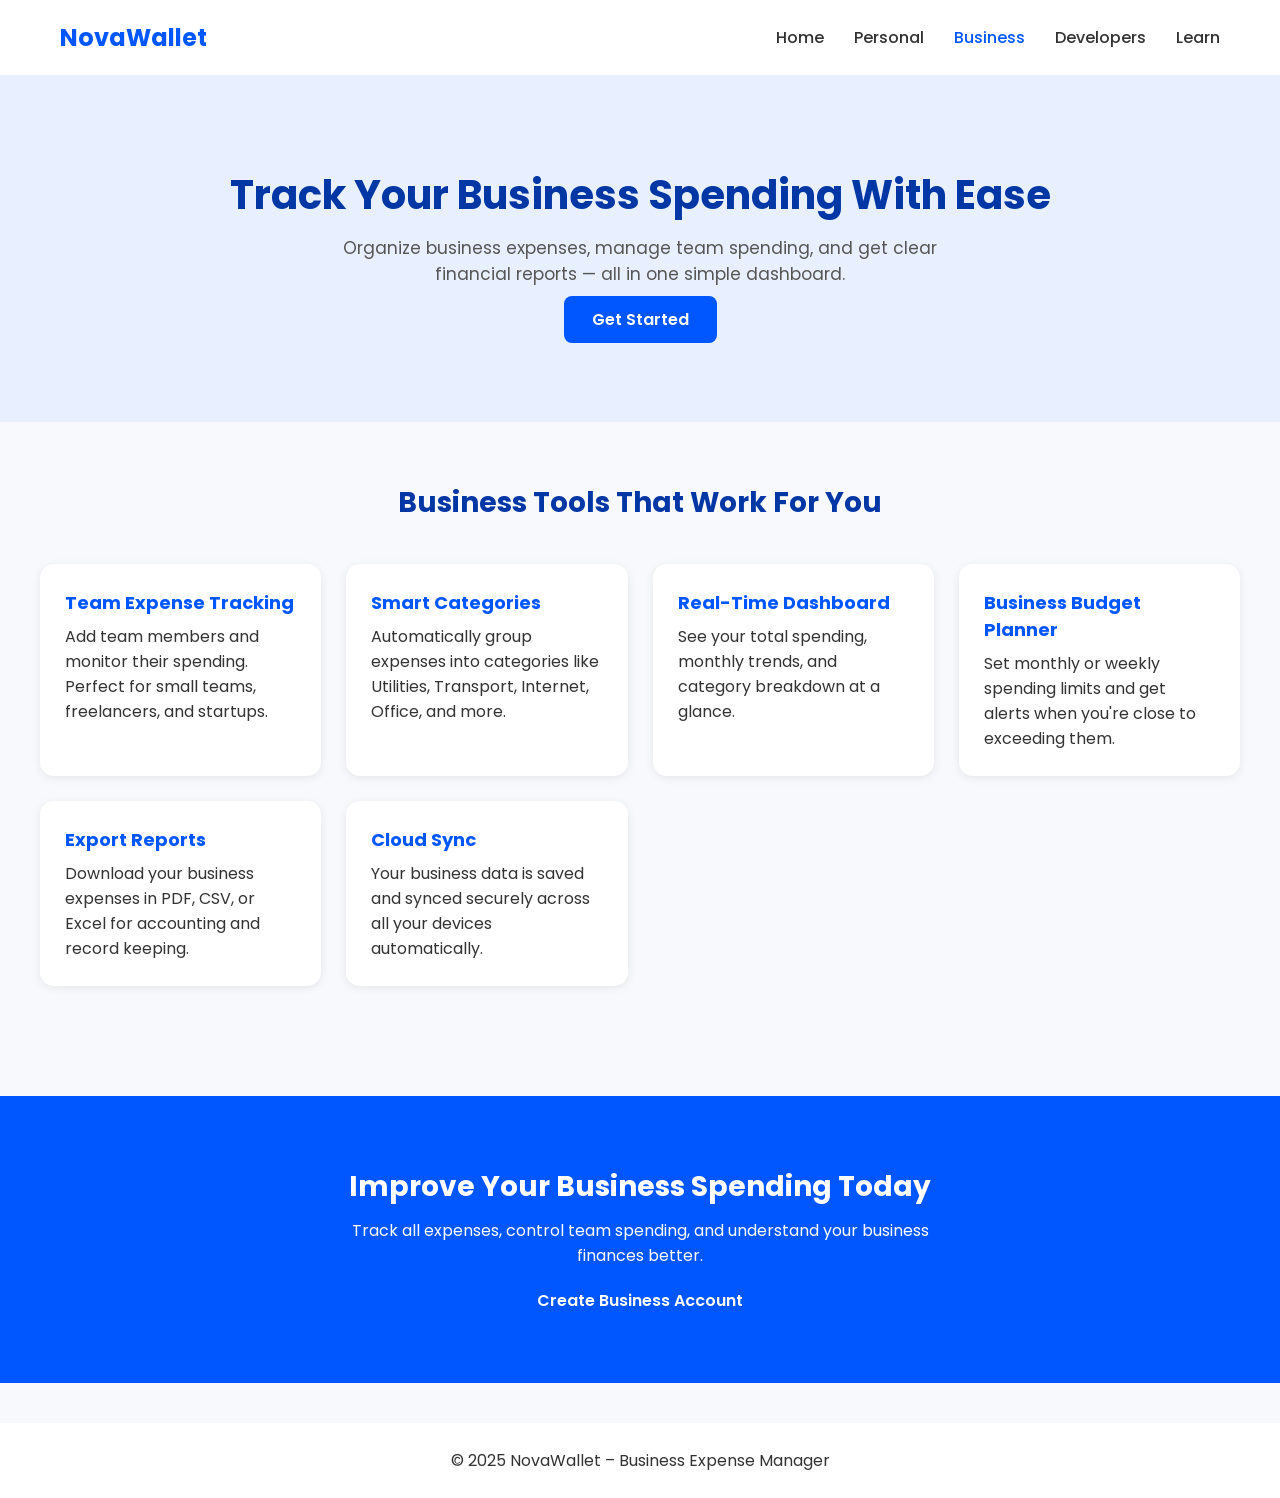
==== otherpages.html/business.html @ 77eab11d "files updated" ====
<!DOCTYPE html>
<html lang="en">
<head>
  <meta charset="UTF-8">
  <meta name="viewport" content="width=device-width, initial-scale=1.0">
  <title>Business – NovaWallet</title>
  <link rel="stylesheet" href="../otherpages.css/business.css">
  <link href="https://fonts.googleapis.com/css2?family=Poppins:wght@300;400;600;700&display=swap" rel="stylesheet">
</head>
<body>

  <!-- NAVBAR -->
  <nav class="navbar">
    <h2 class="logo">NovaWallet</h2>
    <div class="hamburger" onclick="toggleMenu()">
      <span></span>
      <span></span>
      <span></span>
  </div>

    <ul id="nav-links" class="nav-links">
      <li><a href="./home.html">Home</a></li>
      <li><a href="./firstpersonal.html">Personal</a></li>
      <li><a class="active" href="./business.html">Business</a></li>
      <li><a href="./developer.html">Developers</a></li>
      <li><a href="./learn.html">Learn</a></li>
    </ul>
  </nav>

  <!-- HERO -->
  <section class="hero">
    <h1>Track Your Business Spending With Ease</h1>
    <p>Organize business expenses, manage team spending, and get clear financial reports — all in one simple dashboard.</p>
    <a href="#" class="btn">Get Started</a>
  </section>

  <!-- FEATURES -->
  <section class="features">
    <h2>Business Tools That Work For You</h2>

    <div class="grid">

      <div class="feature-card">
        <h3>Team Expense Tracking</h3>
        <p>Add team members and monitor their spending. Perfect for small teams, freelancers, and startups.</p>
      </div>

      <div class="feature-card">
        <h3>Smart Categories</h3>
        <p>Automatically group expenses into categories like Utilities, Transport, Internet, Office, and more.</p>
      </div>

      <div class="feature-card">
        <h3>Real-Time Dashboard</h3>
        <p>See your total spending, monthly trends, and category breakdown at a glance.</p>
      </div>

      <div class="feature-card">
        <h3>Business Budget Planner</h3>
        <p>Set monthly or weekly spending limits and get alerts when you're close to exceeding them.</p>
      </div>

      <div class="feature-card">
        <h3>Export Reports</h3>
        <p>Download your business expenses in PDF, CSV, or Excel for accounting and record keeping.</p>
      </div>

      <div class="feature-card">
        <h3>Cloud Sync</h3>
        <p>Your business data is saved and synced securely across all your devices automatically.</p>
      </div>

    </div>
  </section>

  <!-- CTA -->
  <section class="cta">
    <h2>Improve Your Business Spending Today</h2>
    <p>Track all expenses, control team spending, and understand your business finances better.</p>
    <a href="#" class="btn">Create Business Account</a>
  </section>

  <footer>
    <p>© 2025 NovaWallet – Business Expense Manager</p>
  </footer>

</body>
<script>
function toggleMenu() {
  document.getElementById("nav-links").classList.toggle("show");

  // Turn hamburger into X
  document.querySelector(".hamburger").classList.toggle("open");
}
</script>


</html>
---- otherpages.css/business.css ----
* {
  margin: 0;
  padding: 0;
  box-sizing: border-box;
  font-family: "Poppins", sans-serif;
}

body {
  background: #f7f9fc;
  color: #333;
}

/* NAVBAR */
.navbar {
  padding: 20px 60px;
  background: white;
  display: flex;
  justify-content: space-between;
  align-items: center;
  box-shadow: 0 2px 8px rgba(0,0,0,0.06);
}

.logo {
  font-size: 24px;
  font-weight: 700;
  color: #0056ff;
}

.nav-links {
  list-style: none;
  display: flex;
  gap: 30px;
}

.nav-links a {
  text-decoration: none;
  color: #333;
  font-weight: 500;
}

.nav-links a:hover,
.nav-links .active {
  color: #0056ff;
}
/* HAMBURGER (Cowrywise style) */
.hamburger {
  display: none;
  flex-direction: column;
  gap: 5px;
  cursor: pointer;
  z-index: 2000;
}

.hamburger span {
  width: 28px;
  height: 3px;
  background: #333;
  border-radius: 3px;
  transition: 0.3s ease-in-out;
}

/* When menu is opened (add .open class) */
.hamburger.open span:nth-child(1) {
  transform: rotate(45deg) translateY(8px);
}

.hamburger.open span:nth-child(2) {
  opacity: 0;
}

.hamburger.open span:nth-child(3) {
  transform: rotate(-45deg) translateY(-8px);
}

/* MOBILE MENU */
@media (max-width: 900px) {
  nav {
    padding: 15px 20px;
    flex-wrap: wrap;
  }

  .hamburger {
    display: flex;
  }

  #nav-links,
  .right-buttons {
    display: none;
    width: 100%;
    flex-direction: column;
    background: white;
    text-align: left;
    padding: 20px;
    box-shadow: 0 5px 25px rgba(0,0,0,0.1);
    animation: slideDown 0.3s ease;
    border-radius: 12px;
    margin-top: 10px;
  }

  #nav-links.show,
  .right-buttons.show {
    display: flex;
  }

  #nav-links li {
    margin: 12px 0;
  }

  #nav-links li a {
    padding: 8px 0;
    display: block;
    font-size: 1.1rem;
    font-weight: 600;
  }

  .right-buttons a {
    width: 100%;
    margin-top: 10px;
    padding: 12px;
    border-radius: 8px;
    font-weight: 600;
  }

  .login-btn {
    border: 2px solid #6c5ce7;
    color: #6c5ce7;
  }

  .signup-btn {
    background: #6c5ce7;
    color: white;
  }

  /* Smooth animation */
  @keyframes slideDown {
    from {
      opacity: 0;
      transform: translateY(-10px);
    }
    to {
      opacity: 1;
      transform: translateY(0);
    }
  }
}

/* HERO */
.hero {
  text-align: center;
  padding: 90px 20px;
  background: #e8f0ff;
}

.hero h1 {
  font-size: 40px;
  color: #0037a5;
}

.hero p {
  max-width: 600px;
  margin: 10px auto 20px;
  color: #555;
  font-size: 17px;
}

.btn {
  padding: 12px 28px;
  background: #0056ff;
  color: white;
  text-decoration: none;
  border-radius: 8px;
  font-weight: 600;
  transition: 0.3s;
}

.btn:hover {
  background: #0037a5;
}

/* FEATURES */
.features {
  padding: 60px 40px;
}

.features h2 {
  text-align: center;
  margin-bottom: 40px;
  font-size: 28px;
  color: #0037a5;
}

.grid {
  display: grid;
  gap: 25px;
  grid-template-columns: repeat(auto-fit, minmax(250px, 1fr));
}

.feature-card {
  background: white;
  padding: 25px;
  border-radius: 14px;
  box-shadow: 0 2px 10px rgba(0,0,0,0.08);
  transition: transform 0.3s;
}

.feature-card:hover {
  transform: translateY(-5px);
}

.feature-card h3 {
  font-size: 18px;
  color: #0056ff;
  margin-bottom: 8px;
}

/* CTA */
.cta {
  text-align: center;
  padding: 70px 20px;
  background: #0056ff;
  color: white;
  margin-top: 50px;
}

.cta h2 {
  font-size: 28px;
}

.cta p {
  margin: 10px auto 20px;
  max-width: 600px;
}

footer {
  text-align: center;
  padding: 25px;
  background: white;
  margin-top: 40px;
}
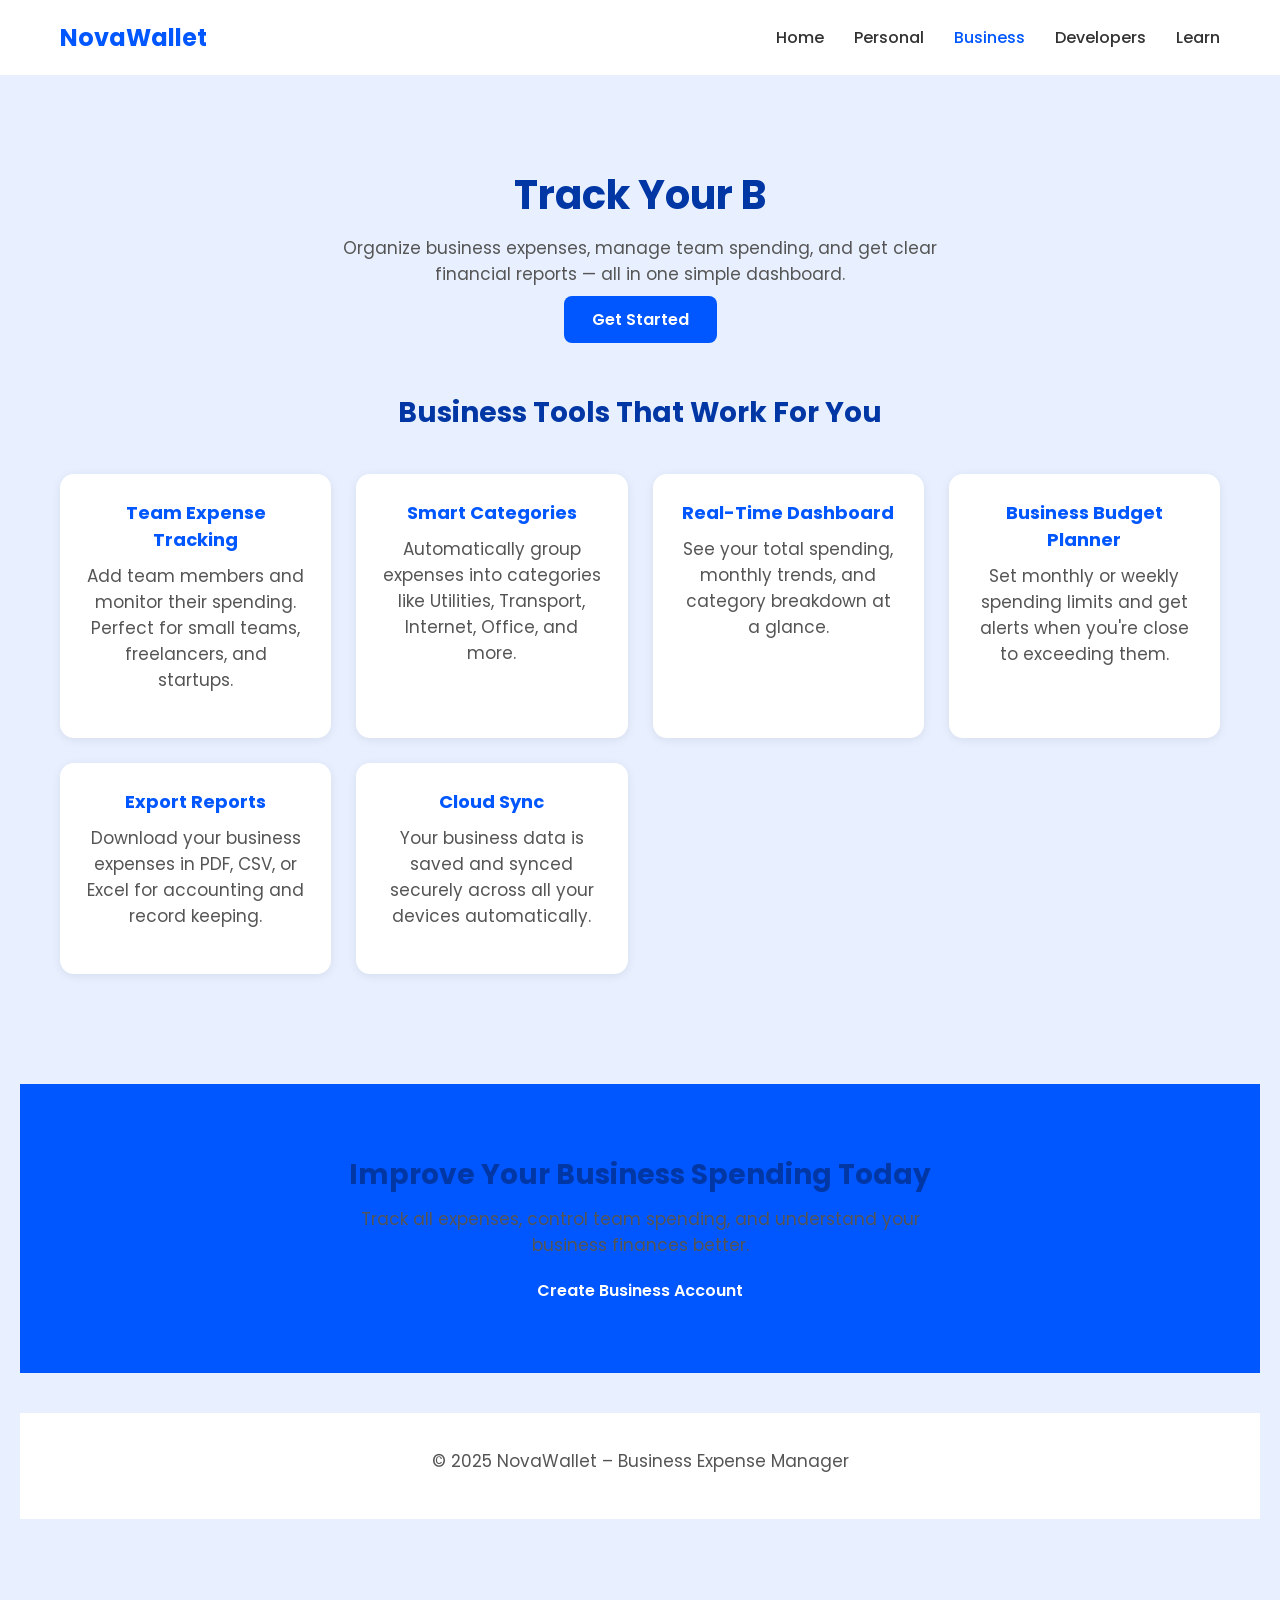
==== commit 09bc6a0d: "files updated" ====
--- a/otherpages.html/business.html
+++ b/otherpages.html/business.html
@@ -4,6 +4,7 @@
   <meta charset="UTF-8">
   <meta name="viewport" content="width=device-width, initial-scale=1.0">
   <title>Business – NovaWallet</title>
+  <link rel="shortcut icon" href="../images/ChatGPT Image Nov 15, 2025, 09_59_30 PM.png" type="image/x-icon">
   <link rel="stylesheet" href="../otherpages.css/business.css">
   <link href="https://fonts.googleapis.com/css2?family=Poppins:wght@300;400;600;700&display=swap" rel="stylesheet">
 </head>
@@ -19,7 +20,7 @@
   </div>
 
     <ul id="nav-links" class="nav-links">
-      <li><a href="./home.html">Home</a></li>
+      <li><a href="../index.html">Home</a></li>
       <li><a href="./firstpersonal.html">Personal</a></li>
       <li><a class="active" href="./business.html">Business</a></li>
       <li><a href="./developer.html">Developers</a></li>
@@ -29,10 +30,9 @@
 
   <!-- HERO -->
   <section class="hero">
-    <h1>Track Your Business Spending With Ease</h1>
+    <h2>Track Your Business Spending With Ease</h2>
     <p>Organize business expenses, manage team spending, and get clear financial reports — all in one simple dashboard.</p>
     <a href="#" class="btn">Get Started</a>
-  </section>
 
   <!-- FEATURES -->
   <section class="features">
@@ -94,5 +94,65 @@
 }
 </script>
 
+<script>
+document.addEventListener("DOMContentLoaded", function () {
+  const words = [
+    "Track Your Business Spending With Ease",
+    "Manage Team Expenses Efficiently",
+    "Get Clear Financial Reports",
+    "Optimize Business Finances",
+    "Control Spending, Boost Profits"
+  ];
+  let i = 0;
+  let timer;
+
+  function typingEffect(word, callback) {
+    let index = 0;
+    const heroHeader = document.querySelector(".hero h2");
+    heroHeader.textContent = "";
+
+    function type() {
+      if (index < word.length) {
+        heroHeader.textContent += word.charAt(index);
+        index++;
+        timer = setTimeout(type, 100);
+      } else {
+        setTimeout(callback, 1500);
+      }
+    }
+    type();
+  }
+
+  function eraseEffect(callback) {
+    const heroHeader = document.querySelector(".hero h2");
+    let text = heroHeader.textContent;
+    let index = text.length;
+
+    function erase() {
+      if (index > 0) {
+        heroHeader.textContent = text.substring(0, index - 1);
+        index--;
+        timer = setTimeout(erase, 50);
+      } else {
+        setTimeout(callback, 300);
+      }
+    }
+    erase();
+  }
+
+  function loop() {
+    typingEffect(words[i], function () {
+      eraseEffect(function () {
+        i++;
+        if (i >= words.length) i = 0;
+        loop();
+      });
+    });
+  }
+
+  loop();
+});
+</script>
+
 
 </html>
--- a/otherpages.css/business.css
+++ b/otherpages.css/business.css
@@ -151,9 +151,25 @@
   background: #e8f0ff;
 }
 
-.hero h1 {
+.hero h2 {
   font-size: 40px;
   color: #0037a5;
+}
+
+/* New text changing styles */
+.hero h2 span {
+  border-right: 2px solid #0037a5;
+  padding-right: 5px;
+  animation: blinkCaret 0.75s step-end infinite;
+  white-space: nowrap;
+  overflow: hidden;
+  display: inline-block;
+  vertical-align: bottom;
+}
+
+@keyframes blinkCaret {
+  from, to { border-color: transparent; }
+  50% { border-color: #0037a5; }
 }
 
 .hero p {
